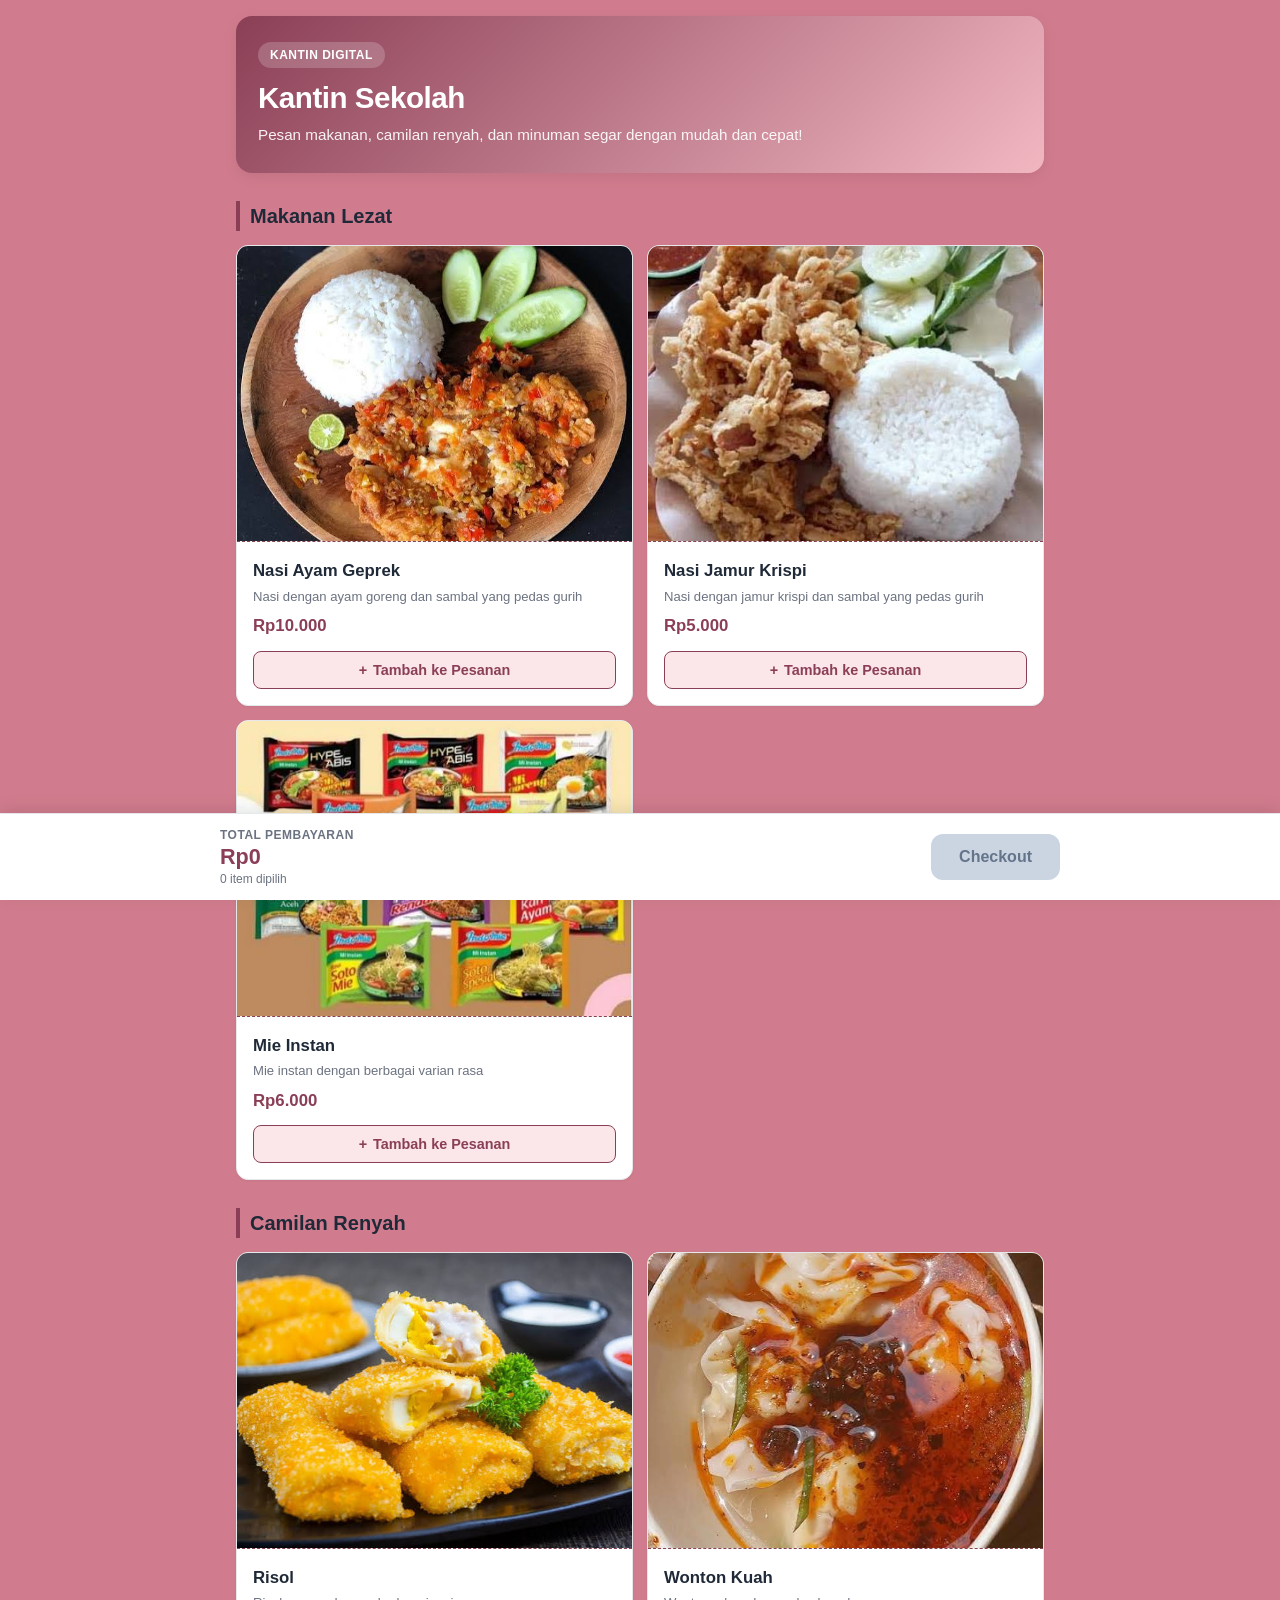
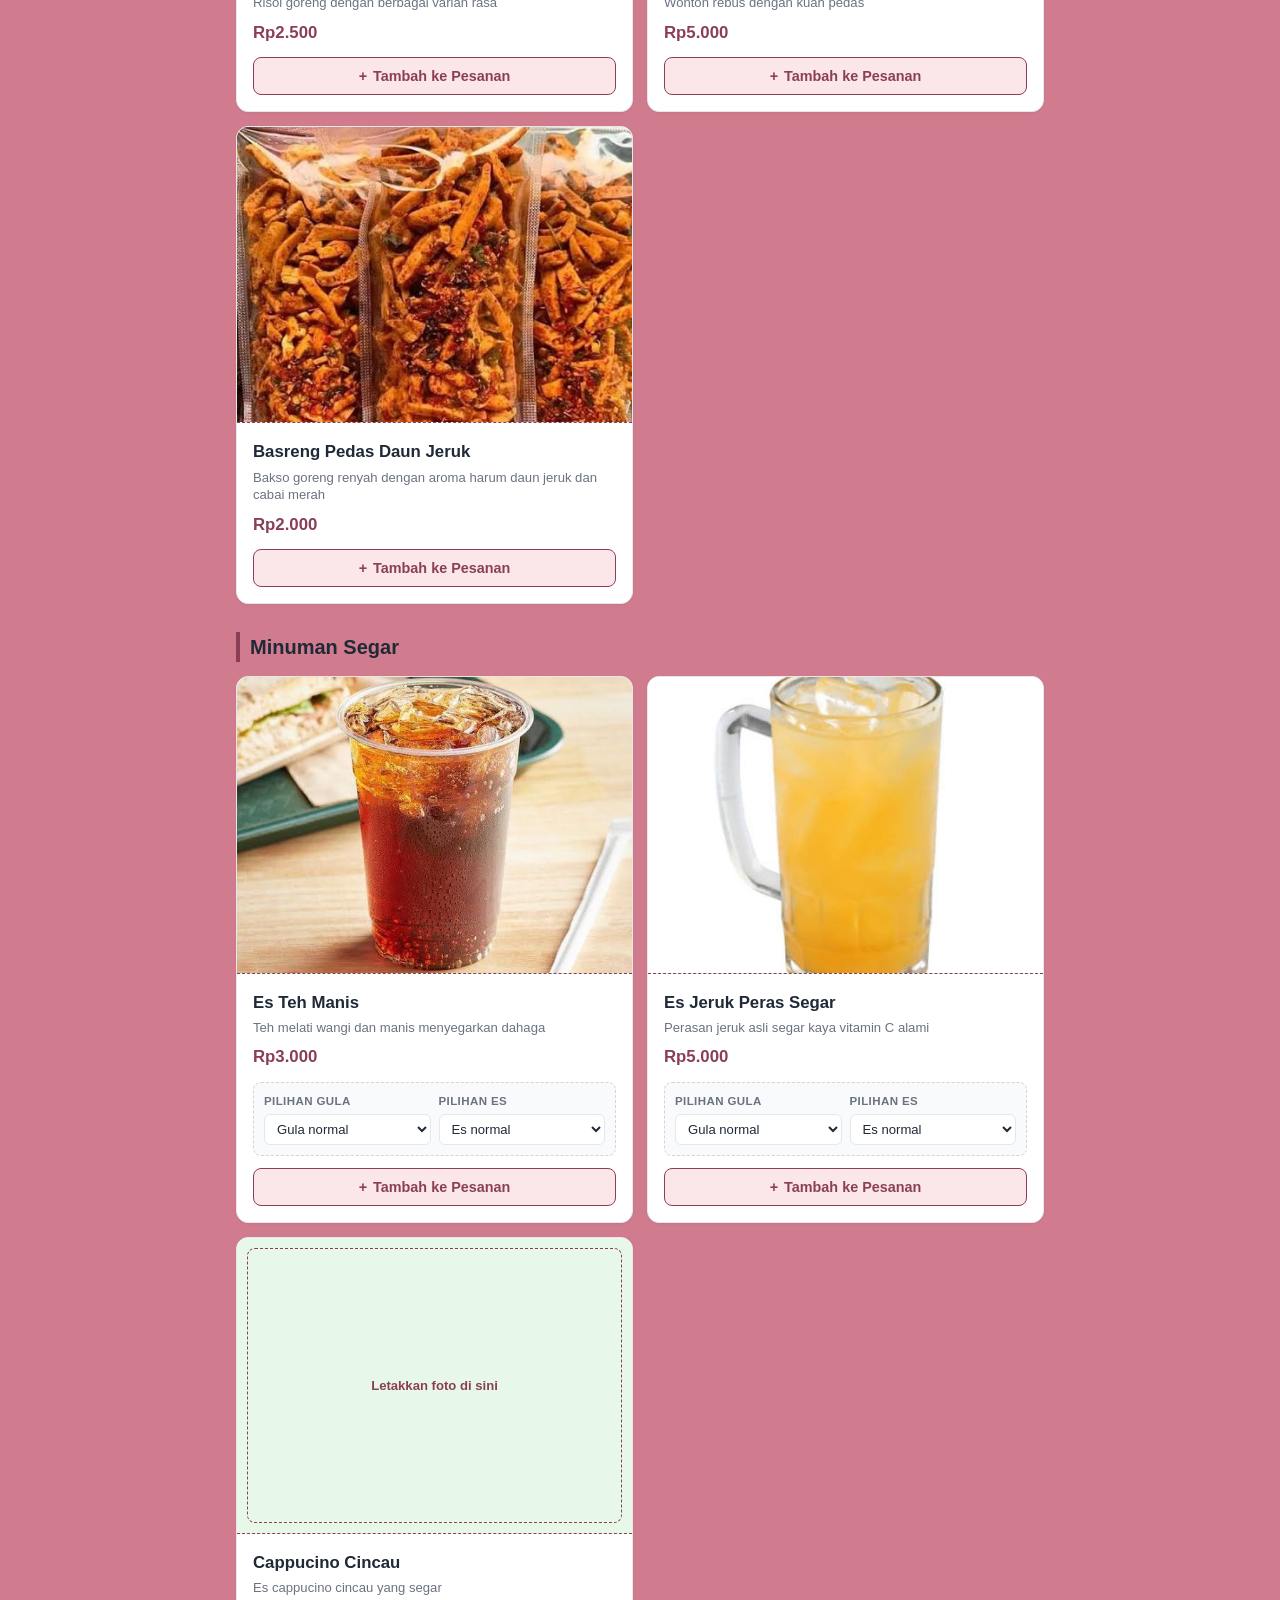
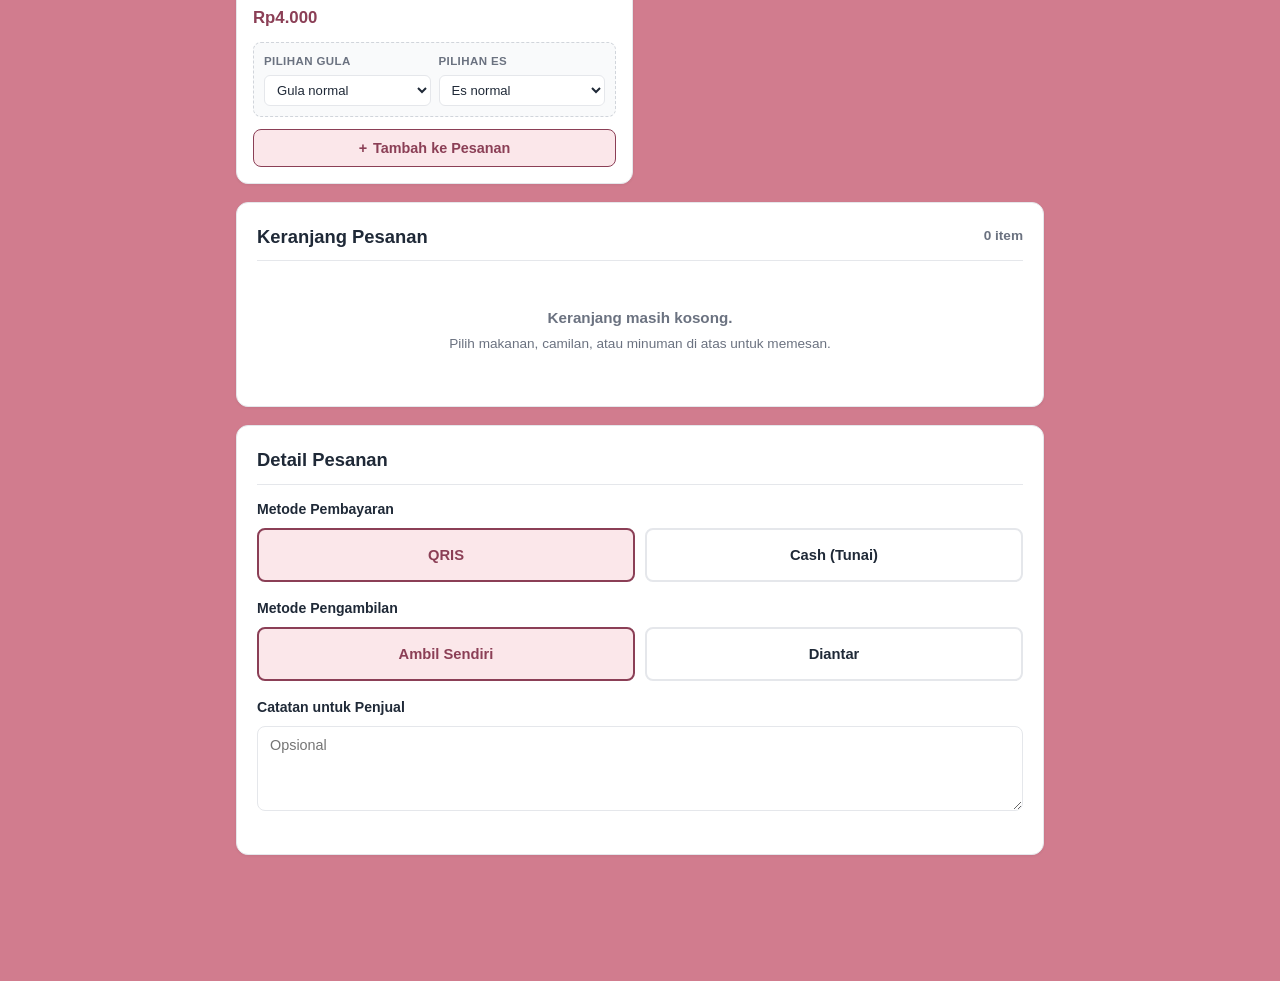
==== index.html @ 1e8bd225 "first" ====
<!DOCTYPE html>
<html lang="id">
<head>
  <meta charset="UTF-8">
  <!-- Pengaturan viewport agar responsif di HP, Tablet, dan Komputer -->
  <meta name="viewport" content="width=device-width, initial-scale=1.0">
  <title>Kantin Sekolah - Pesan Makanan, Camilan & Minuman</title>

  <!-- Menghubungkan file CSS terpisah -->
  <link rel="stylesheet" href="style.css">
</head>
<body>

  <!-- =========================================================================
       STRUKTUR UTAMA HALAMAN (BERSIH TANPA EMOJI)
       ========================================================================= -->
  <div class="container">

    <!-- 1. HEADER -->
    <header>
      <div class="header-badge">Kantin Digital</div>
      <h1>Kantin Sekolah</h1>
      <p>Pesan makanan, camilan renyah, dan minuman segar dengan mudah dan cepat!</p>
    </header>

    <!-- 2. DAFTAR MENU -->
    <!-- Kartu menu beserta slot foto produk di bagian atas dirender oleh script.js -->
    <!-- Kategori 1: Makanan -->
    <h2 class="section-title">Makanan Lezat</h2>
    <div id="grid-makanan" class="menu-grid">
      <!-- Item menu makanan beserta slot foto produk akan ditampilkan oleh script.js -->
    </div>

    <!-- Kategori 2: Camilan -->
    <h2 class="section-title">Camilan Renyah</h2>
    <div id="grid-camilan" class="menu-grid">
      <!-- Item menu camilan beserta slot foto produk akan ditampilkan oleh script.js -->
    </div>

    <!-- Kategori 3: Minuman -->
    <h2 class="section-title">Minuman Segar</h2>
    <div id="grid-minuman" class="menu-grid">
      <!-- Item menu minuman beserta slot foto produk akan ditampilkan oleh script.js -->
    </div>

    <!-- 3. KERANJANG PESANAN -->
    <section class="card-section" id="section-keranjang">
      <div class="card-header">
        <h2>Keranjang Pesanan</h2>
        <span id="badge-total-item" style="font-size: 0.85rem; color: var(--text-muted); font-weight: 600;">0 item</span>
      </div>

      <!-- Wadah daftar item keranjang -->
      <div id="daftar-keranjang">
        <!-- Jika kosong, akan menampilkan teks info keranjang kosong -->
      </div>
    </section>

    <!-- 4. DETAIL PESANAN -->
    <section class="card-section" id="section-detail">
      <div class="card-header">
        <h2>Detail Pesanan</h2>
      </div>

      <!-- Pilihan Metode Pembayaran -->
      <div class="form-group">
        <label class="form-label">Metode Pembayaran</label>
        <div class="choice-grid">
          <div class="choice-card">
            <input type="radio" id="bayar-qris" name="metode-bayar" value="QRIS" checked>
            <label for="bayar-qris" class="choice-label">QRIS</label>
          </div>
          <div class="choice-card">
            <input type="radio" id="bayar-cash" name="metode-bayar" value="Cash">
            <label for="bayar-cash" class="choice-label">Cash (Tunai)</label>
          </div>
        </div>
      </div>

      <!-- Pilihan Metode Pengambilan -->
      <div class="form-group">
        <label class="form-label">Metode Pengambilan</label>
        <div class="choice-grid">
          <div class="choice-card">
            <input type="radio" id="ambil-sendiri" name="opsi-ambil" value="Ambil sendiri" checked onchange="handleOpsiAmbilChange()">
            <label for="ambil-sendiri" class="choice-label">Ambil Sendiri</label>
          </div>
          <div class="choice-card">
            <input type="radio" id="ambil-diantar" name="opsi-ambil" value="Diantar" onchange="handleOpsiAmbilChange()">
            <label for="ambil-diantar" class="choice-label">Diantar</label>
          </div>
        </div>
      </div>

      <!-- Catatan untuk Penjual -->
      <div class="form-group">
        <label for="catatan-pembeli" class="form-label">
          Catatan untuk Penjual
          <small id="label-keterangan-catatan"></small>
        </label>
        <textarea 
          id="catatan-pembeli" 
          class="textarea-catatan" 
          placeholder="Opsional"></textarea>
        <div id="error-catatan" class="error-pesan">
          Peringatan: Mohon tulis lokasi antar (misal: Ruang Kelas / Meja) pada catatan karena Anda memilih opsi "Diantar"!
        </div>
      </div>
    </section>

  </div> <!-- Akhir .container -->


  <!-- 5. BAR TOTAL (MENEMPEL DI BAWAH LAYAR) -->
  <div class="bottom-bar">
    <div class="bottom-bar-inner">
      <div class="bottom-total-info">
        <span class="bottom-total-label">Total Pembayaran</span>
        <span id="label-total-harga" class="bottom-total-price">Rp0</span>
        <span id="label-sub-count" class="bottom-total-count">0 item dipilih</span>
      </div>
      <button id="btn-checkout" class="btn-checkout" disabled onclick="handleCheckout()">
        Checkout
      </button>
    </div>
  </div>


  <!-- 6. MODAL RINGKASAN PESANAN (POPUP STRUK) -->
  <div id="modal-ringkasan" class="modal-overlay">
    <div class="modal-box">
      <div class="modal-header-success">
        <div class="modal-success-icon">&#10003;</div>
        <h3>Pesanan Berhasil Disiapkan!</h3>
        <p>Silakan tunjukkan ringkasan pesanan ini ke petugas kantin.</p>
      </div>

      <!-- Wadah struk ringkasan -->
      <div class="struk-pesanan" id="konten-struk">
        <!-- Diisi secara otomatis oleh JavaScript -->
      </div>

      <!-- Tombol penutup modal -->
      <button class="btn-tutup-modal" onclick="tutupModalDanReset()">
        Selesai
      </button>
    </div>
  </div>

  <!-- Menghubungkan file JavaScript terpisah -->
  <script src="script.js"></script>
</body>
</html>
---- style.css ----
/* =========================================================================
   STYLE.CSS - GAYA TAMPILAN KANTIN SEKOLAH
   Desain modern, bersih, minimalis (tanpa emoji), dominan warna hijau GoFood
   ========================================================================= */

/* 1. Pengaturan Dasar & Variabel Warna */
:root {
  --primary-color: #8b3f56; /* Hijau utama khas GoFood */
  --primary-hover: #d17c8e; /* Hijau lebih gelap saat tombol disentuh/hover */
  --primary-light: #fbe7ea;/* Hijau muda lembut untuk background badge / aksen */
  --secondary-color: #f1b7c1; /*(Hijau aksen sekunder untuk gradasi */
  --bg-color: #d17c8e;            /* Latar belakang halaman abu-abu kehijauan */
  --card-bg: #ffffff;             /* Warna latar kartu menu dan keranjang */
  --text-main: #1f2937;           /* Warna teks utama */
  --text-muted: #6b7280;          /* Warna teks sekunder / keterangan */
  --border-color: #e5e7eb;        /* Warna garis pembatas */
  --danger-color: #ef4444;        /* Warna merah untuk tanda error dan tombol kurang */
  --radius-sm: 8px;
  --radius-md: 12px;
  --radius-lg: 16px;
  --shadow-sm: 0 1px 3px rgba(0, 0, 0, 0.06);
  --shadow-md: 0 4px 14px rgba(0, 0, 0, 0.08);
  --shadow-lg: 0 10px 25px rgba(0, 0, 0, 0.12);
}

* {
  box-sizing: border-box;
  margin: 0;
  padding: 0;
  font-family: -apple-system, BlinkMacSystemFont, "Segoe UI", Roboto, Helvetica, Arial, sans-serif;
  -webkit-tap-highlight-color: transparent;
}

body {
  background-color: var(--bg-color);
  color: var(--text-main);
  line-height: 1.5;
  /* Ruang bawah agar isi halaman tidak tertutup bar total yang melayang */
  padding-bottom: 110px;
}

/* Pembungkus halaman agar pas di tengah layar komputer */
.container {
  max-width: 840px;
  margin: 0 auto;
  padding: 16px;
}

/* 2. Header Aplikasi */
header {
  background: linear-gradient(135deg, var(--primary-color), var(--secondary-color));
  color: #ffffff;
  padding: 26px 22px;
  border-radius: var(--radius-lg);
  margin-bottom: 24px;
  box-shadow: var(--shadow-md);
  position: relative;
  overflow: hidden;
}

.header-badge {
  display: inline-block;
  background: rgba(255, 255, 255, 0.2);
  backdrop-filter: blur(4px);
  padding: 4px 12px;
  border-radius: 20px;
  font-size: 0.75rem;
  font-weight: 700;
  letter-spacing: 0.5px;
  text-transform: uppercase;
  margin-bottom: 8px;
}

header h1 {
  font-size: 1.85rem;
  font-weight: 800;
  letter-spacing: -0.5px;
  margin-bottom: 4px;
}

header p {
  font-size: 0.95rem;
  opacity: 0.92;
}

/* 3. Judul Kategori Menu */
.section-title {
  font-size: 1.25rem;
  font-weight: 700;
  color: var(--text-main);
  margin: 28px 0 14px 0;
  display: flex;
  align-items: center;
  border-left: 4px solid var(--primary-color);
  padding-left: 10px;
}

/* 4. Grid Menu (Tampilan Kisi) */
.menu-grid {
  display: grid;
  grid-template-columns: 1fr; /* 1 kolom di layar HP */
  gap: 14px;
}

/* Responsif: 2 kolom untuk menu di layar lebar / desktop (min-width: 700px) */
@media (min-width: 700px) {
  .menu-grid {
    grid-template-columns: repeat(2, 1fr);
  }
}

/* 5. Kartu Menu */
.menu-card {
  background: var(--card-bg);
  border-radius: var(--radius-md);
  border: 1px solid var(--border-color);
  padding: 0; /* Padding dipindahkan ke .menu-body agar slot foto selebar penuh kartu */
  overflow: hidden; /* Sudut atas slot ikut melengkung mengikuti border-radius kartu */
  box-shadow: var(--shadow-sm);
  display: flex;
  flex-direction: column;
  justify-content: space-between;
  transition: transform 0.15s ease, box-shadow 0.15s ease;
}

.menu-card:hover {
  transform: translateY(-2px);
  box-shadow: var(--shadow-md);
  border-color: #d1d5db;
}

/* =========================================================================
   SLOT FOTO PRODUK (BAGIAN ATAS KARTU)
   - Lebar penuh kartu (width: 100%)
   - Rasio 4:3 (aspect-ratio: 4 / 3) dengan object-fit: cover
   - Tinggi slot seragam di semua kartu
   - Sudut atas ikut melengkung (overflow: hidden pada .menu-card)
   - Tampilan kosong: kotak hijau muda (#e8f8e8) dengan border putus-putus
     dan teks kecil di tengah "Letakkan foto di sini"
   - Tampilan isi: foto otomatis menutupi slot tanpa teks
   ========================================================================= */
.menu-foto-slot {
  position: relative;
  width: 100%;
  aspect-ratio: 4 / 3; /* Rasio 4:3 seragam di semua kartu */
  background-color: #e8f8e8; /* Kotak hijau muda saat foto kosong */
  overflow: hidden;
  display: flex;
  align-items: center;
  justify-content: center;
  border-bottom: 1px dashed #8b3f56; /* Pemisah tipis putus-putus ke isi kartu */
}

/* Tampilan placeholder saat foto belum dimasukkan */
.menu-foto-placeholder {
  position: absolute;
  inset: 10px;
  border: 1.5px dashed #8b3f56;/* border putus-putus tipis di dalam kotak slot */
  border-radius: var(--radius-sm);
  display: flex;
  align-items: center;
  justify-content: center;
  color: #8b3f56; /* warna teks hijau terbaca jelas dan elegan */
  font-size: 0.82rem; /* Teks kecil di tengah */
  font-weight: 600;
  text-align: center;
  user-select: none;
  pointer-events: none;
  z-index: 1;
}

/* Tag img foto produk (menutupi slot secara penuh saat foto ada) */
.menu-foto-img {
  position: absolute;
  top: 0;
  left: 0;
  width: 100%;
  height: 100%;
  object-fit: cover; /* Menyesuaikan foto agar proporsional tanpa distorsi */
  display: block;
  z-index: 2; /* Menutupi placeholder dan teks saat foto termuat */
}

/* Wadah isi kartu menu lainnya (nama, deskripsi, harga, opsi, tombol) */
.menu-body {
  padding: 16px;
  display: flex;
  flex-direction: column;
  justify-content: space-between;
  flex: 1;
}

.menu-top {
  margin-bottom: 12px;
}

.menu-info {
  width: 100%;
}

.menu-nama {
  font-size: 1.05rem;
  font-weight: 700;
  color: var(--text-main);
  margin-bottom: 4px;
}

.menu-deskripsi {
  font-size: 0.82rem;
  color: var(--text-muted);
  margin-bottom: 8px;
  line-height: 1.35;
}

.menu-harga {
  font-size: 1.05rem;
  font-weight: 800;
  color: var(--primary-color);
}

/* Dropdown Opsi Khusus Minuman */
.opsi-minuman {
  background: #f9fafb;
  border: 1px dashed #d1d5db;
  border-radius: var(--radius-sm);
  padding: 10px;
  margin-bottom: 12px;
  display: grid;
  grid-template-columns: 1fr 1fr;
  gap: 8px;
}

.opsi-group {
  display: flex;
  flex-direction: column;
  gap: 4px;
}

.opsi-group label {
  font-size: 0.72rem;
  font-weight: 600;
  color: var(--text-muted);
  text-transform: uppercase;
  letter-spacing: 0.4px;
}

.opsi-select {
  width: 100%;
  padding: 6px 8px;
  font-size: 0.82rem;
  border: 1px solid var(--border-color);
  border-radius: 6px;
  background-color: #ffffff;
  color: var(--text-main);
  outline: none;
  cursor: pointer;
  transition: border-color 0.15s ease;
}

.opsi-select:focus {
  border-color: var(--primary-color);
  box-shadow: 0 0 0 2px rgba(0, 136, 12, 0.15);
}

/* Tombol Tambah Menu */
.btn-tambah {
  background-color: var(--primary-light);
  color: var(--primary-color);
  border: 1.5px solid var(--primary-color);
  padding: 10px 14px;
  font-size: 0.9rem;
  font-weight: 700;
  border-radius: var(--radius-sm);
  cursor: pointer;
  width: 100%;
  display: flex;
  align-items: center;
  justify-content: center;
  gap: 6px;
  transition: all 0.15s ease;
}

.btn-tambah:hover {
  background-color: var(--primary-color);
  color: #ffffff;
}

.btn-tambah:active {
  transform: scale(0.98);
}

/* 6. Kartu Bagian Keranjang & Detail */
.card-section {
  background: var(--card-bg);
  border-radius: var(--radius-md);
  border: 1px solid var(--border-color);
  padding: 20px;
  margin-top: 18px;
  box-shadow: var(--shadow-sm);
}

.card-header {
  display: flex;
  justify-content: space-between;
  align-items: center;
  margin-bottom: 14px;
  padding-bottom: 10px;
  border-bottom: 1px solid var(--border-color);
}

.card-header h2 {
  font-size: 1.15rem;
  font-weight: 700;
}

/* Tampilan ketika keranjang masih kosong */
.keranjang-kosong {
  text-align: center;
  padding: 32px 16px;
  color: var(--text-muted);
  font-size: 0.95rem;
}

/* Daftar Baris Item Keranjang */
.cart-list {
  display: flex;
  flex-direction: column;
  gap: 12px;
}

.cart-item {
  display: flex;
  align-items: center;
  justify-content: space-between;
  padding: 12px 14px;
  background: #f9fafb;
  border: 1px solid #f3f4f6;
  border-radius: var(--radius-sm);
  gap: 10px;
}

.cart-item-info {
  flex: 1;
  min-width: 0;
}

.cart-item-title {
  font-weight: 700;
  font-size: 0.95rem;
  color: var(--text-main);
  word-break: break-word;
}

.cart-item-badge {
  display: inline-flex;
  gap: 6px;
  flex-wrap: wrap;
  margin-top: 4px;
}

.badge-opsi {
  font-size: 0.72rem;
  background: #e5e7eb;
  color: #374151;
  padding: 2px 8px;
  border-radius: 4px;
  font-weight: 600;
}

.cart-item-price {
  font-size: 0.88rem;
  font-weight: 700;
  color: var(--primary-color);
  margin-top: 4px;
}

/* Tombol Pengatur Jumlah (- dan +) */
.cart-qty-control {
  display: flex;
  align-items: center;
  gap: 8px;
  flex-shrink: 0;
}

.btn-qty {
  width: 32px;
  height: 32px;
  border-radius: 8px;
  border: 1px solid var(--border-color);
  background: #ffffff;
  color: var(--text-main);
  font-size: 1.1rem;
  font-weight: bold;
  display: flex;
  align-items: center;
  justify-content: center;
  cursor: pointer;
  transition: all 0.15s ease;
}

.btn-qty:hover {
  background: #f3f4f6;
  border-color: #9ca3af;
}

.btn-qty.btn-minus:hover {
  background: #fee2e2;
  color: var(--danger-color);
  border-color: #fca5a5;
}

.btn-qty.btn-plus:hover {
  background: var(--primary-light);
  color: var(--primary-color);
  border-color: var(--primary-color);
}

.qty-number {
  font-size: 0.95rem;
  font-weight: 700;
  min-width: 22px;
  text-align: center;
}

/* 7. Form Detail Pesanan */
.form-group {
  margin-bottom: 16px;
}

.form-label {
  display: block;
  font-size: 0.88rem;
  font-weight: 700;
  margin-bottom: 8px;
  color: var(--text-main);
}

.form-label small {
  font-weight: normal;
  color: var(--text-muted);
  font-size: 0.78rem;
}

/* Pilihan Metode (Grid Radio) */
.choice-grid {
  display: grid;
  grid-template-columns: 1fr 1fr;
  gap: 10px;
}

.choice-card {
  position: relative;
}

.choice-card input[type="radio"] {
  position: absolute;
  opacity: 0;
  width: 0;
  height: 0;
}

.choice-label {
  display: flex;
  align-items: center;
  justify-content: center;
  padding: 14px 10px;
  border: 2px solid var(--border-color);
  border-radius: var(--radius-sm);
  cursor: pointer;
  text-align: center;
  font-size: 0.92rem;
  font-weight: 600;
  transition: all 0.15s ease;
  background: #ffffff;
  min-height: 52px;
}

.choice-card input[type="radio"]:checked + .choice-label {
  border-color: var(--primary-color);
  background-color: var(--primary-light);
  color: var(--primary-color);
  font-weight: 700;
}

/* Kotak Catatan (Textarea) */
.textarea-catatan {
  width: 100%;
  min-height: 85px;
  padding: 10px 12px;
  font-size: 0.9rem;
  border: 1.5px solid var(--border-color);
  border-radius: var(--radius-sm);
  outline: none;
  resize: vertical;
  color: var(--text-main);
  transition: border-color 0.15s ease, box-shadow 0.15s ease;
}

.textarea-catatan:focus {
  border-color: var(--primary-color);
  box-shadow: 0 0 0 3px rgba(255, 161, 232, 0.15);
}

.textarea-catatan.input-error {
  border-color: var(--danger-color) !important;
  background-color: #fef2f2;
}

.error-pesan {
  color: var(--danger-color);
  font-size: 0.8rem;
  margin-top: 5px;
  display: none;
  font-weight: 600;
}

.error-pesan.aktif {
  display: block;
}

/* 8. Bar Total Melayang di Bawah Layar */
.bottom-bar {
  position: fixed;
  bottom: 0;
  left: 0;
  right: 0;
  background: #ffffff;
  box-shadow: 0 -4px 16px rgba(0, 0, 0, 0.1);
  border-top: 1px solid var(--border-color);
  padding: 12px 16px;
  z-index: 100;
}

.bottom-bar-inner {
  max-width: 840px;
  margin: 0 auto;
  display: flex;
  align-items: center;
  justify-content: space-between;
  gap: 16px;
}

.bottom-total-info {
  display: flex;
  flex-direction: column;
}

.bottom-total-label {
  font-size: 0.75rem;
  color: var(--text-muted);
  text-transform: uppercase;
  font-weight: 700;
  letter-spacing: 0.5px;
}

.bottom-total-price {
  font-size: 1.35rem;
  font-weight: 800;
  color: var(--primary-color);
  line-height: 1.2;
}

.bottom-total-count {
  font-size: 0.75rem;
  color: var(--text-muted);
}

/* Tombol Checkout */
.btn-checkout {
  background-color: var(--primary-color);
  color: #ffffff;
  border: none;
  padding: 14px 28px;
  font-size: 1rem;
  font-weight: 800;
  border-radius: var(--radius-md);
  cursor: pointer;
  display: flex;
  align-items: center;
  gap: 8px;
  transition: all 0.15s ease;
  box-shadow: 0 4px 10px rgba(0, 136, 12, 0.28);
}

.btn-checkout:hover:not(:disabled) {
  background-color: var(--primary-hover);
  transform: translateY(-1px);
}

.btn-checkout:active:not(:disabled) {
  transform: translateY(1px);
}

.btn-checkout:disabled {
  background-color: #cbd5e1;
  color: #64748b;
  cursor: not-allowed;
  box-shadow: none;
}

/* 9. Modal Ringkasan Pesanan (Popup Struk) */
.modal-overlay {
  position: fixed;
  top: 0;
  left: 0;
  right: 0;
  bottom: 0;
  background: rgba(0, 0, 0, 0.55);
  display: flex;
  align-items: center;
  justify-content: center;
  padding: 16px;
  z-index: 200;
  opacity: 0;
  pointer-events: none;
  transition: opacity 0.2s ease;
}

.modal-overlay.buka {
  opacity: 1;
  pointer-events: auto;
}

.modal-box {
  background: #ffffff;
  border-radius: var(--radius-lg);
  max-width: 500px;
  width: 100%;
  max-height: 90vh;
  overflow-y: auto;
  padding: 24px;
  box-shadow: var(--shadow-lg);
  transform: translateY(15px);
  transition: transform 0.2s ease;
}

.modal-overlay.buka .modal-box {
  transform: translateY(0);
}

.modal-header-success {
  text-align: center;
  margin-bottom: 20px;
}

.modal-success-icon {
  width: 50px;
  height: 50px;
  background: var(--primary-light);
  color: var(--primary-color);
  border-radius: 50%;
  display: flex;
  align-items: center;
  justify-content: center;
  font-size: 1.5rem;
  font-weight: bold;
  margin: 0 auto 12px auto;
}

.modal-header-success h3 {
  font-size: 1.3rem;
  font-weight: 800;
  color: var(--text-main);
}

.modal-header-success p {
  font-size: 0.85rem;
  color: var(--text-muted);
}

/* Tampilan Struk */
.struk-pesanan {
  background: #fdfdfd;
  border: 1px dashed #cbd5e1;
  border-radius: var(--radius-md);
  padding: 16px;
  margin-bottom: 20px;
}

.struk-item-list {
  display: flex;
  flex-direction: column;
  gap: 10px;
  margin-bottom: 14px;
  padding-bottom: 14px;
  border-bottom: 1px dashed #e2e8f0;
}

.struk-item-row {
  display: flex;
  justify-content: space-between;
  align-items: flex-start;
  font-size: 0.9rem;
}

.struk-item-detail {
  flex: 1;
  margin-right: 12px;
}

.struk-item-subopsi {
  font-size: 0.75rem;
  color: var(--text-muted);
  margin-top: 2px;
}

.struk-item-subtotal {
  font-weight: 700;
  white-space: nowrap;
}

.struk-info-row {
  display: flex;
  justify-content: space-between;
  font-size: 0.88rem;
  margin-bottom: 6px;
  color: #4b5563;
}

.struk-info-row strong {
  color: var(--text-main);
}

.struk-total-row {
  display: flex;
  justify-content: space-between;
  align-items: center;
  font-size: 1.1rem;
  font-weight: 800;
  margin-top: 10px;
  padding-top: 10px;
  border-top: 2px solid var(--border-color);
  color: var(--primary-color);
}

/* Tombol Selesai di Modal */
.btn-tutup-modal {
  width: 100%;
  background: var(--primary-color);
  color: #ffffff;
  border: none;
  padding: 14px;
  font-size: 1rem;
  font-weight: 800;
  border-radius: var(--radius-md);
  cursor: pointer;
  transition: background 0.15s ease, transform 0.1s ease;
}

.btn-tutup-modal:hover {
  background: var(--primary-hover);
}

.btn-tutup-modal:active {
  transform: scale(0.99);
}
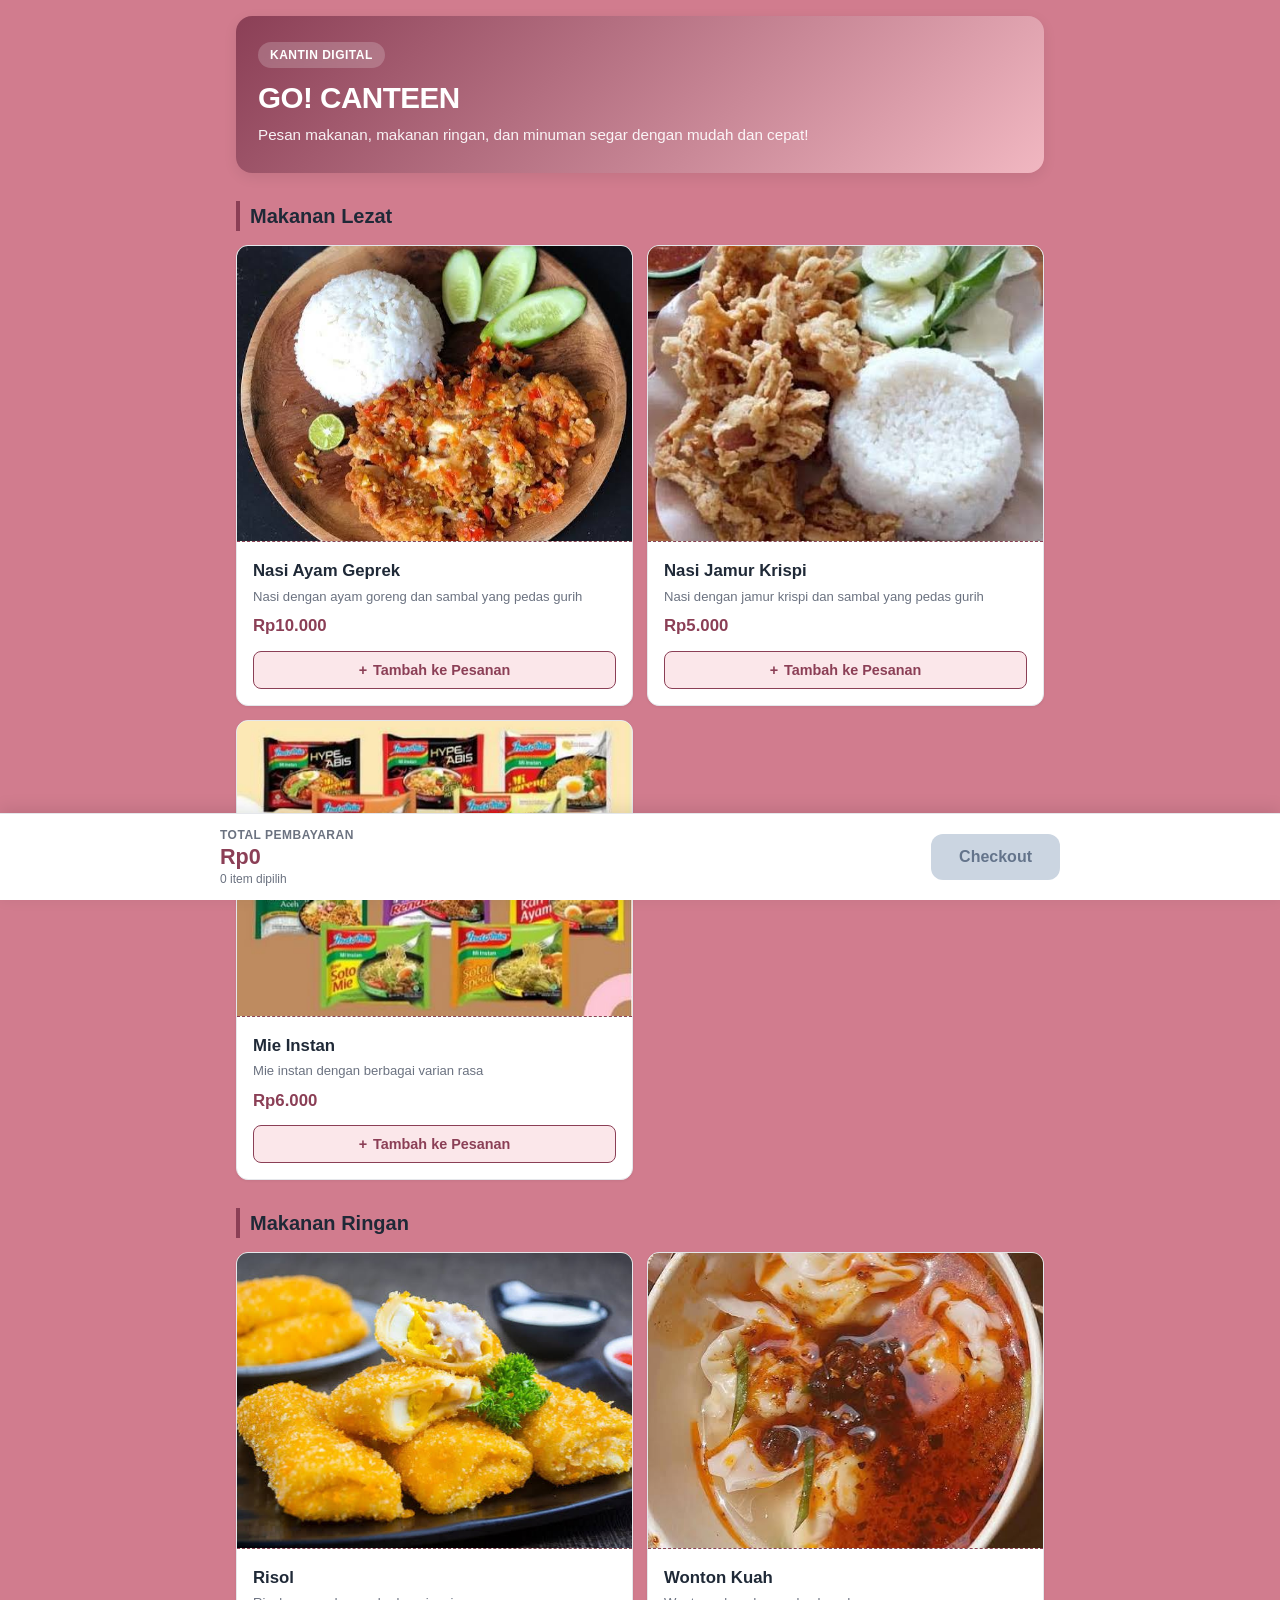
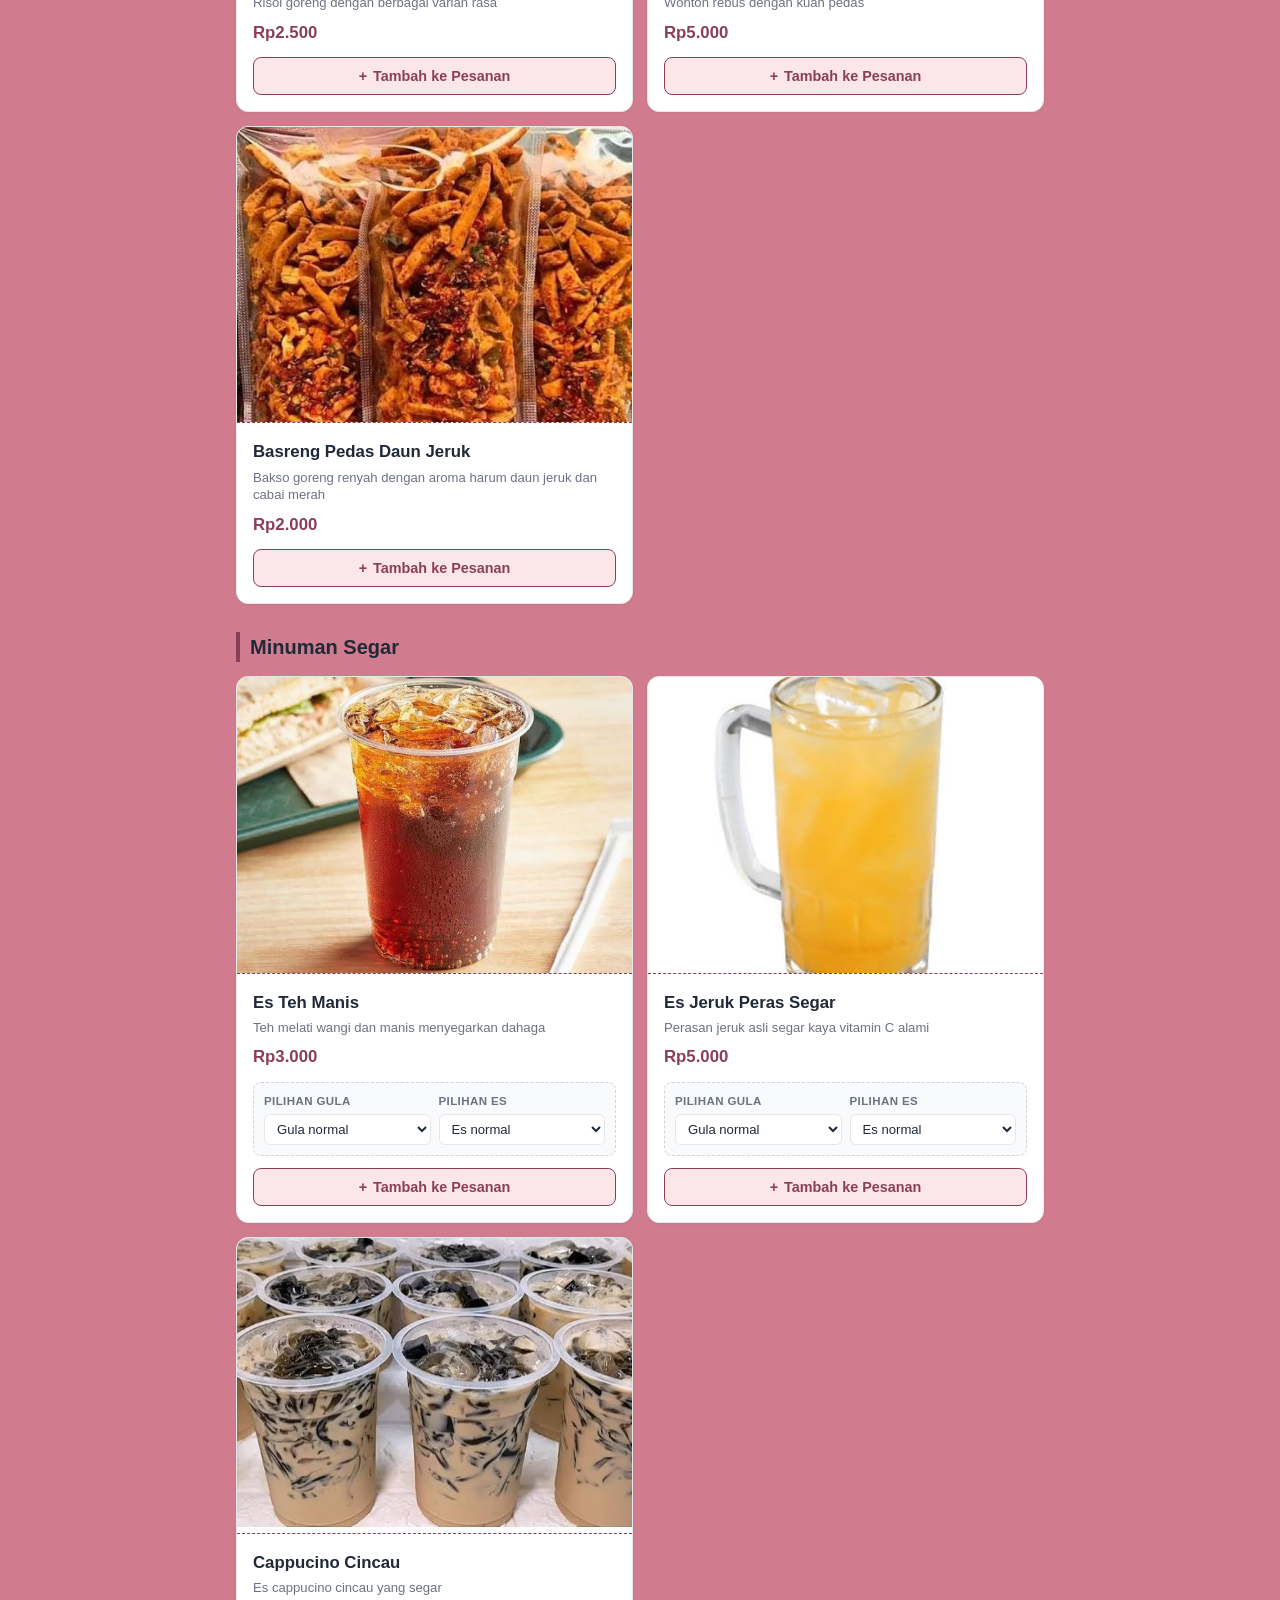
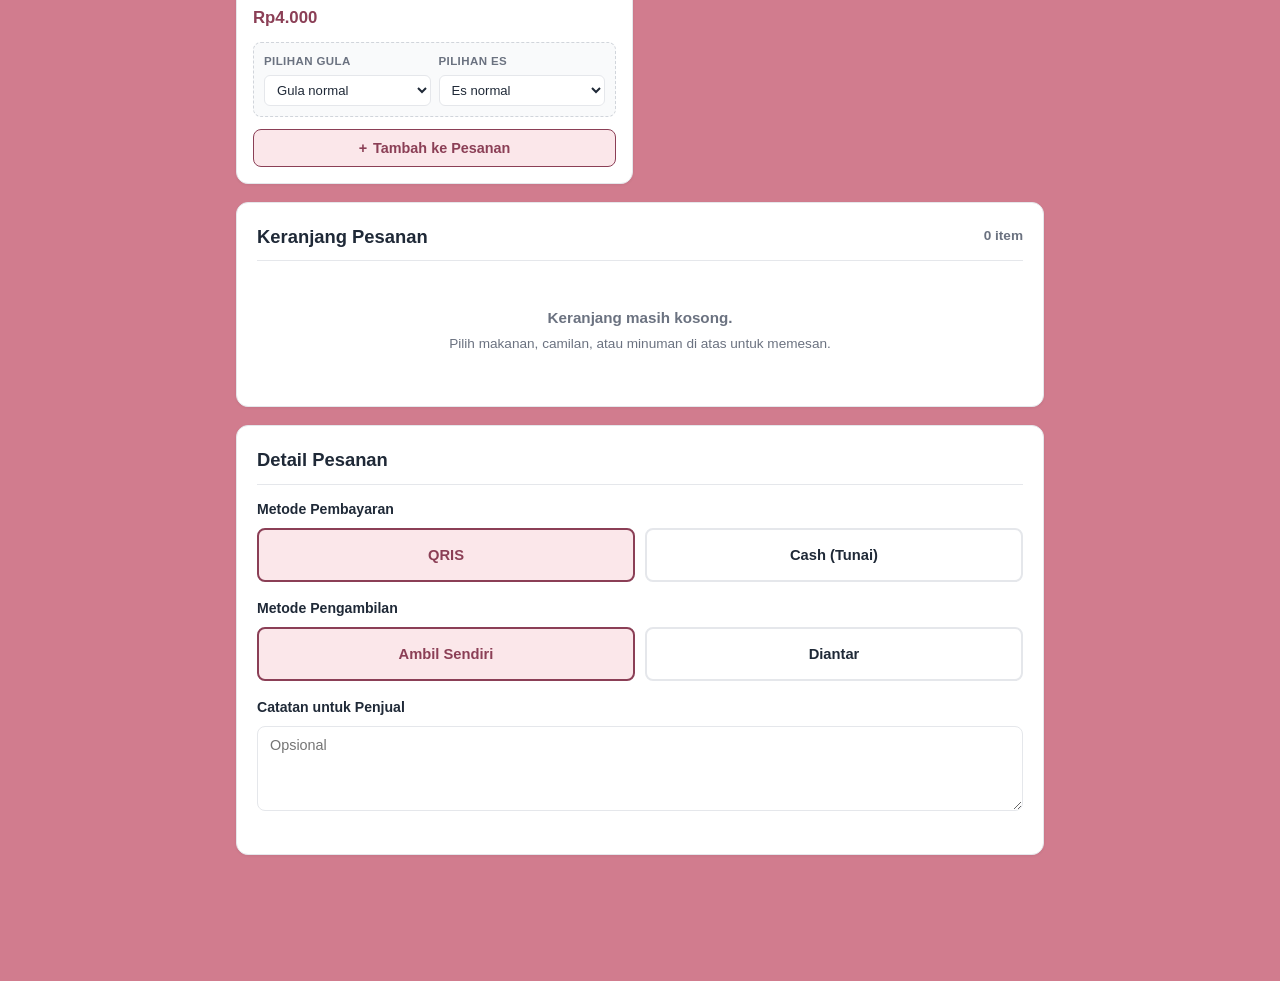
==== commit b0d6dea1: "perubahan dikit" ====
--- a/index.html
+++ b/index.html
@@ -4,7 +4,7 @@
   <meta charset="UTF-8">
   <!-- Pengaturan viewport agar responsif di HP, Tablet, dan Komputer -->
   <meta name="viewport" content="width=device-width, initial-scale=1.0">
-  <title>Kantin Sekolah - Pesan Makanan, Camilan & Minuman</title>
+  <title>GO! CANTEEN - Pesan Makanan, Camilan & Minuman</title>
 
   <!-- Menghubungkan file CSS terpisah -->
   <link rel="stylesheet" href="style.css">
@@ -19,8 +19,8 @@
     <!-- 1. HEADER -->
     <header>
       <div class="header-badge">Kantin Digital</div>
-      <h1>Kantin Sekolah</h1>
-      <p>Pesan makanan, camilan renyah, dan minuman segar dengan mudah dan cepat!</p>
+      <h1>GO! CANTEEN</h1>
+      <p>Pesan makanan, makanan ringan, dan minuman segar dengan mudah dan cepat!</p>
     </header>
 
     <!-- 2. DAFTAR MENU -->
@@ -32,7 +32,7 @@
     </div>
 
     <!-- Kategori 2: Camilan -->
-    <h2 class="section-title">Camilan Renyah</h2>
+    <h2 class="section-title">Makanan Ringan</h2>
     <div id="grid-camilan" class="menu-grid">
       <!-- Item menu camilan beserta slot foto produk akan ditampilkan oleh script.js -->
     </div>
